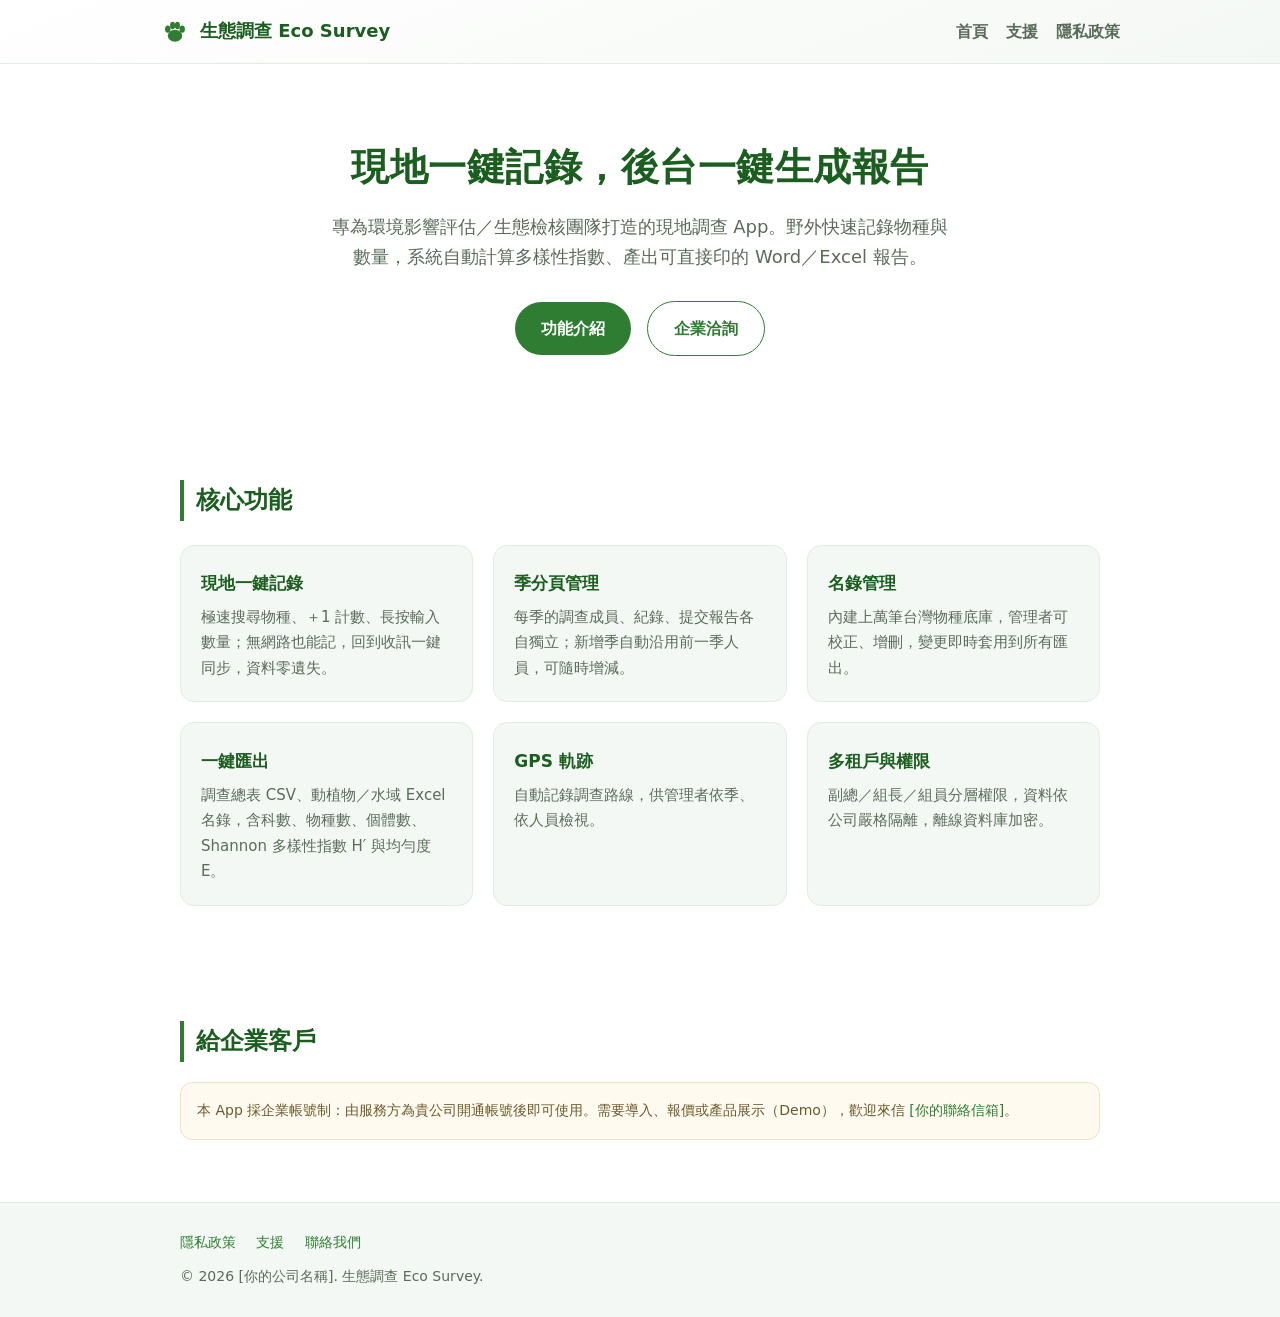
==== index.html @ 6b9100fd "site" ====
<!DOCTYPE html>
<html lang="zh-Hant">
<head>
<meta charset="UTF-8">
<meta name="viewport" content="width=device-width, initial-scale=1.0">
<title>生態調查 Eco Survey — 現地一鍵記錄，後台一鍵生成報告</title>
<meta name="description" content="專為環評／生態檢核團隊打造的現地調查 App：野外一鍵記錄物種、後台一鍵產出 Word/Excel 報告與多樣性指數。">
<style>
  :root{ --g:#2E7D32; --g2:#1B5E20; --ink:#1c2b1c; --mut:#5a6b5a; --bg:#f4f8f4; }
  *{box-sizing:border-box} body{margin:0;font-family:-apple-system,"PingFang TC","Microsoft JhengHei",system-ui,sans-serif;color:var(--ink);line-height:1.7;background:#fff}
  a{color:var(--g);text-decoration:none} a:hover{text-decoration:underline}
  .wrap{max-width:960px;margin:0 auto;padding:0 20px}
  header{background:linear-gradient(160deg,#fff,var(--bg));border-bottom:1px solid #e3ece3}
  .nav{display:flex;align-items:center;justify-content:space-between;padding:16px 0}
  .brand{display:flex;align-items:center;gap:10px;font-weight:800;font-size:18px;color:var(--g2)}
  .brand .paw{width:30px;height:30px}
  .nav a{margin-left:18px;color:var(--mut);font-weight:600}
  .hero{text-align:center;padding:64px 0 56px}
  .hero h1{font-size:38px;margin:.2em 0;color:var(--g2);letter-spacing:.5px}
  .hero p{font-size:18px;color:var(--mut);max-width:620px;margin:12px auto 28px}
  .btn{display:inline-block;background:var(--g);color:#fff;padding:13px 26px;border-radius:999px;font-weight:700}
  .btn.ghost{background:#fff;color:var(--g);border:1.5px solid var(--g);margin-left:10px}
  section{padding:48px 0}
  h2{color:var(--g2);font-size:24px;border-left:4px solid var(--g);padding-left:12px}
  .grid{display:grid;grid-template-columns:repeat(auto-fit,minmax(240px,1fr));gap:20px;margin-top:24px}
  .card{background:var(--bg);border:1px solid #e3ece3;border-radius:14px;padding:20px}
  .card h3{margin:.2em 0 .4em;color:var(--g2);font-size:17px}
  .card p{margin:0;color:var(--mut);font-size:15px}
  footer{background:var(--bg);border-top:1px solid #e3ece3;padding:28px 0;color:var(--mut);font-size:14px}
  footer a{margin-right:16px}
  .note{background:#fffaf0;border:1px solid #f0e2c0;border-radius:12px;padding:16px;color:#6b5a2b;font-size:14px}
</style>
</head>
<body>
<header>
  <div class="wrap nav">
    <div class="brand">
      <svg class="paw" viewBox="0 0 100 100" aria-hidden="true"><g fill="#2E7D32">
        <ellipse cx="50" cy="66" rx="24" ry="20"/>
        <ellipse cx="26" cy="44" rx="9" ry="12"/>
        <ellipse cx="42" cy="32" rx="8.5" ry="12.5"/>
        <ellipse cx="58" cy="32" rx="8.5" ry="12.5"/>
        <ellipse cx="74" cy="44" rx="9" ry="12"/>
      </g></svg>
      生態調查 Eco Survey
    </div>
    <nav><a href="index.html">首頁</a><a href="support.html">支援</a><a href="privacy.html">隱私政策</a></nav>
  </div>
</header>

<div class="wrap">
  <div class="hero">
    <h1>現地一鍵記錄，後台一鍵生成報告</h1>
    <p>專為環境影響評估／生態檢核團隊打造的現地調查 App。野外快速記錄物種與數量，系統自動計算多樣性指數、產出可直接印的 Word／Excel 報告。</p>
    <a class="btn" href="#features">功能介紹</a>
    <a class="btn ghost" href="mailto:[你的聯絡信箱]">企業洽詢</a>
  </div>

  <section id="features">
    <h2>核心功能</h2>
    <div class="grid">
      <div class="card"><h3>現地一鍵記錄</h3><p>極速搜尋物種、＋1 計數、長按輸入數量；無網路也能記，回到收訊一鍵同步，資料零遺失。</p></div>
      <div class="card"><h3>季分頁管理</h3><p>每季的調查成員、紀錄、提交報告各自獨立；新增季自動沿用前一季人員，可隨時增減。</p></div>
      <div class="card"><h3>名錄管理</h3><p>內建上萬筆台灣物種底庫，管理者可校正、增刪，變更即時套用到所有匯出。</p></div>
      <div class="card"><h3>一鍵匯出</h3><p>調查總表 CSV、動植物／水域 Excel 名錄，含科數、物種數、個體數、Shannon 多樣性指數 H′ 與均勻度 E。</p></div>
      <div class="card"><h3>GPS 軌跡</h3><p>自動記錄調查路線，供管理者依季、依人員檢視。</p></div>
      <div class="card"><h3>多租戶與權限</h3><p>副總／組長／組員分層權限，資料依公司嚴格隔離，離線資料庫加密。</p></div>
    </div>
  </section>

  <section>
    <h2>給企業客戶</h2>
    <p class="note">本 App 採企業帳號制：由服務方為貴公司開通帳號後即可使用。需要導入、報價或產品展示（Demo），歡迎來信 <a href="mailto:[你的聯絡信箱]">[你的聯絡信箱]</a>。</p>
  </section>
</div>

<footer>
  <div class="wrap">
    <a href="privacy.html">隱私政策</a>
    <a href="support.html">支援</a>
    <a href="mailto:[你的聯絡信箱]">聯絡我們</a>
    <div style="margin-top:10px">© 2026 [你的公司名稱]. 生態調查 Eco Survey.</div>
  </div>
</footer>
</body>
</html>
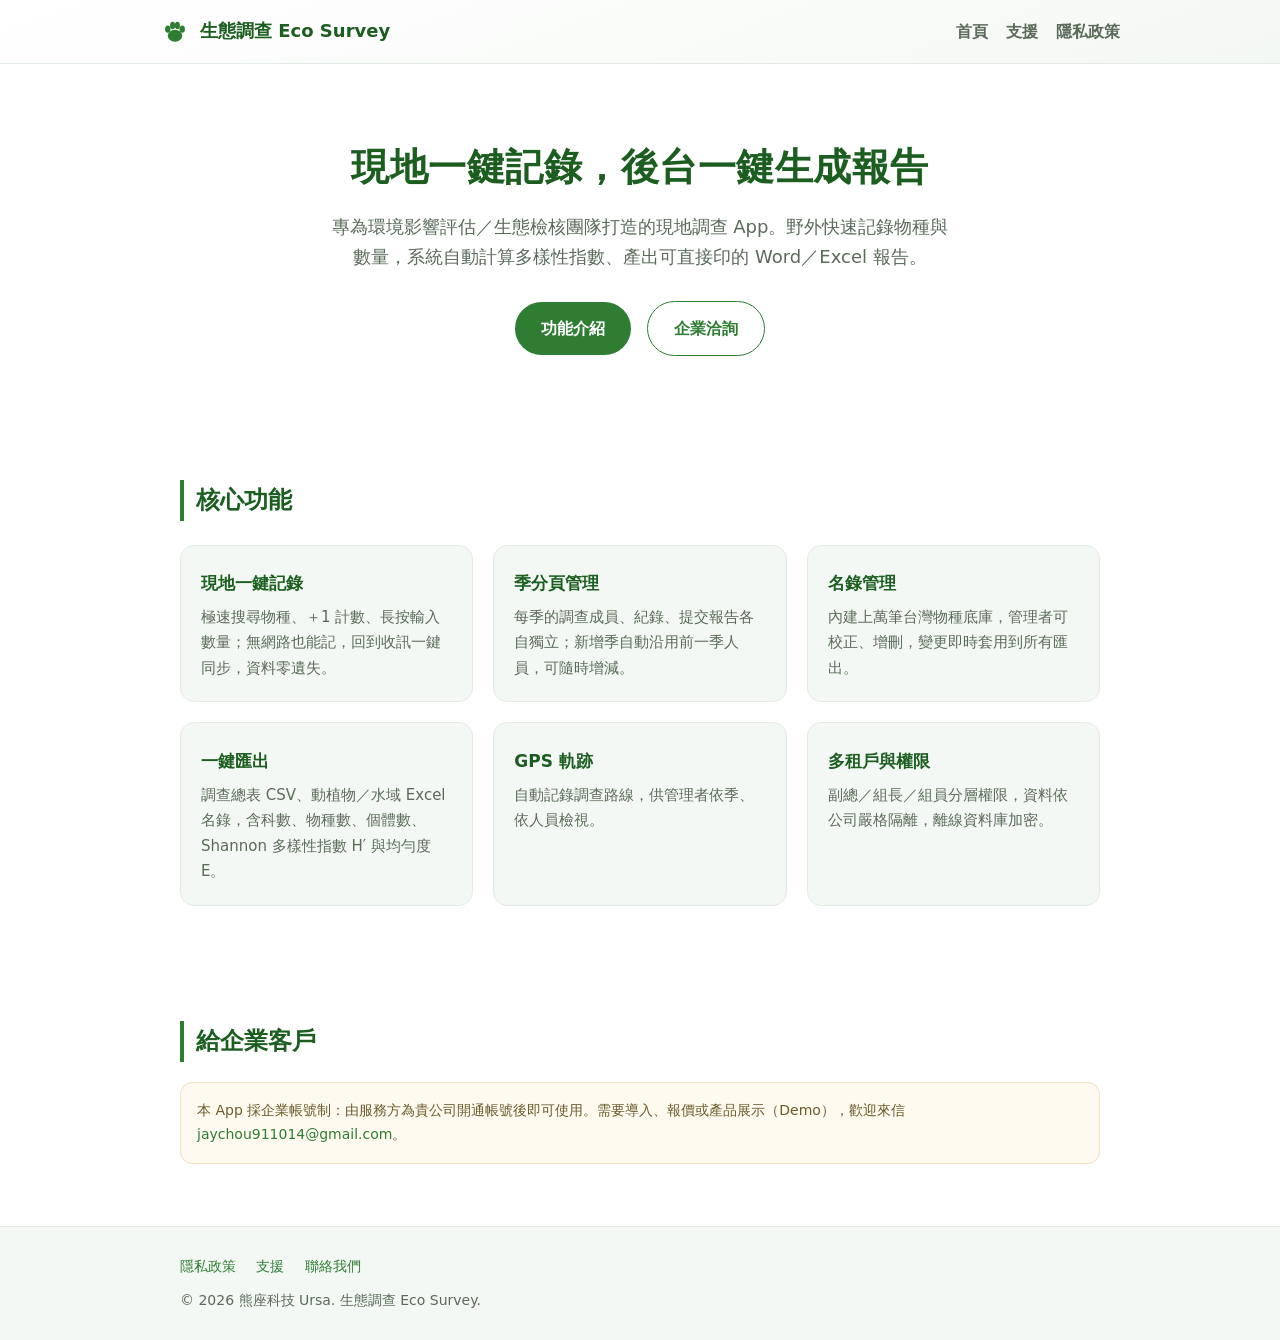
==== commit 80a51a51: "fill company name (熊座科技 Ursa) + contact email" ====
--- a/index.html
+++ b/index.html
@@ -53,7 +53,7 @@
     <h1>現地一鍵記錄，後台一鍵生成報告</h1>
     <p>專為環境影響評估／生態檢核團隊打造的現地調查 App。野外快速記錄物種與數量，系統自動計算多樣性指數、產出可直接印的 Word／Excel 報告。</p>
     <a class="btn" href="#features">功能介紹</a>
-    <a class="btn ghost" href="mailto:[你的聯絡信箱]">企業洽詢</a>
+    <a class="btn ghost" href="mailto:jaychou911014@gmail.com">企業洽詢</a>
   </div>
 
   <section id="features">
@@ -70,7 +70,7 @@
 
   <section>
     <h2>給企業客戶</h2>
-    <p class="note">本 App 採企業帳號制：由服務方為貴公司開通帳號後即可使用。需要導入、報價或產品展示（Demo），歡迎來信 <a href="mailto:[你的聯絡信箱]">[你的聯絡信箱]</a>。</p>
+    <p class="note">本 App 採企業帳號制：由服務方為貴公司開通帳號後即可使用。需要導入、報價或產品展示（Demo），歡迎來信 <a href="mailto:jaychou911014@gmail.com">jaychou911014@gmail.com</a>。</p>
   </section>
 </div>
 
@@ -78,8 +78,8 @@
   <div class="wrap">
     <a href="privacy.html">隱私政策</a>
     <a href="support.html">支援</a>
-    <a href="mailto:[你的聯絡信箱]">聯絡我們</a>
-    <div style="margin-top:10px">© 2026 [你的公司名稱]. 生態調查 Eco Survey.</div>
+    <a href="mailto:jaychou911014@gmail.com">聯絡我們</a>
+    <div style="margin-top:10px">© 2026 熊座科技 Ursa. 生態調查 Eco Survey.</div>
   </div>
 </footer>
 </body>
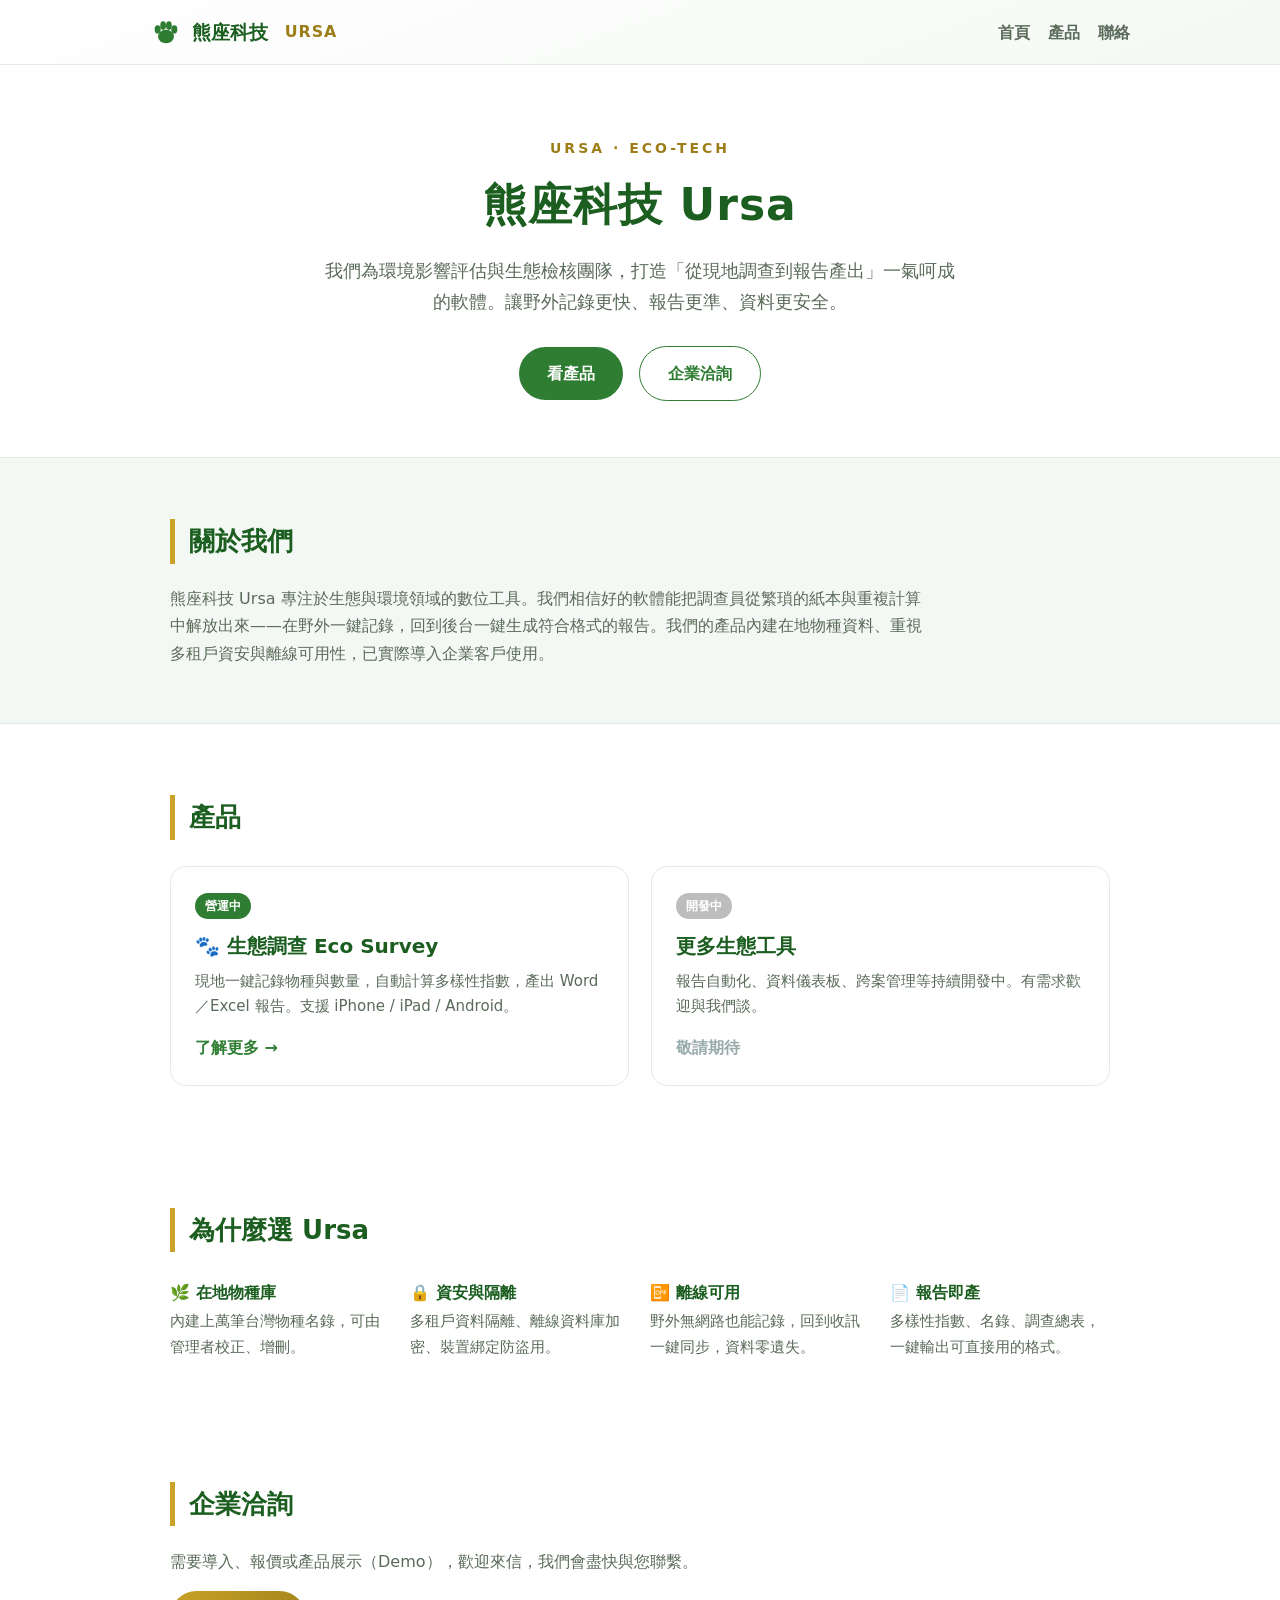
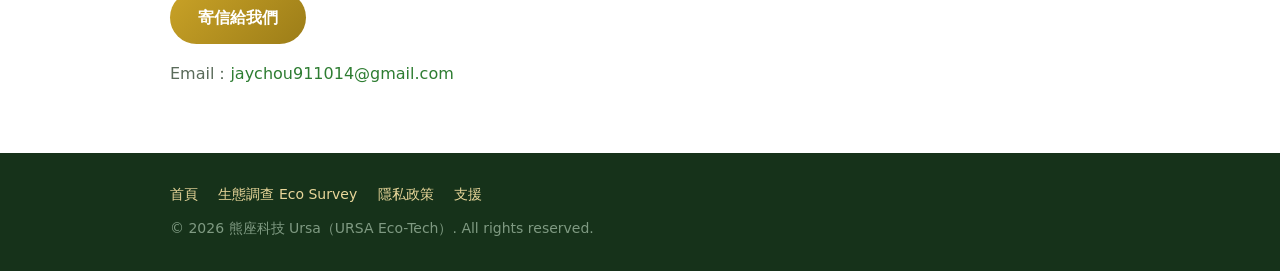
==== commit 623aa0dc: "site: Ursa company landing + Eco Survey product page hierarchy" ====
--- a/index.html
+++ b/index.html
@@ -3,32 +3,42 @@
 <head>
 <meta charset="UTF-8">
 <meta name="viewport" content="width=device-width, initial-scale=1.0">
-<title>生態調查 Eco Survey — 現地一鍵記錄，後台一鍵生成報告</title>
-<meta name="description" content="專為環評／生態檢核團隊打造的現地調查 App：野外一鍵記錄物種、後台一鍵產出 Word/Excel 報告與多樣性指數。">
+<title>熊座科技 Ursa — 生態調查與報告軟體</title>
+<meta name="description" content="熊座科技 Ursa：為環境影響評估／生態檢核團隊打造現地調查到報告產出的一站式軟體。">
 <style>
-  :root{ --g:#2E7D32; --g2:#1B5E20; --ink:#1c2b1c; --mut:#5a6b5a; --bg:#f4f8f4; }
+  :root{ --g:#2E7D32; --g2:#1B5E20; --gold:#C9A227; --gold2:#9c7d18; --ink:#1c2b1c; --mut:#5a6b5a; --bg:#f4f8f4; }
   *{box-sizing:border-box} body{margin:0;font-family:-apple-system,"PingFang TC","Microsoft JhengHei",system-ui,sans-serif;color:var(--ink);line-height:1.7;background:#fff}
   a{color:var(--g);text-decoration:none} a:hover{text-decoration:underline}
-  .wrap{max-width:960px;margin:0 auto;padding:0 20px}
+  .wrap{max-width:980px;margin:0 auto;padding:0 20px}
   header{background:linear-gradient(160deg,#fff,var(--bg));border-bottom:1px solid #e3ece3}
   .nav{display:flex;align-items:center;justify-content:space-between;padding:16px 0}
-  .brand{display:flex;align-items:center;gap:10px;font-weight:800;font-size:18px;color:var(--g2)}
-  .brand .paw{width:30px;height:30px}
-  .nav a{margin-left:18px;color:var(--mut);font-weight:600}
-  .hero{text-align:center;padding:64px 0 56px}
-  .hero h1{font-size:38px;margin:.2em 0;color:var(--g2);letter-spacing:.5px}
-  .hero p{font-size:18px;color:var(--mut);max-width:620px;margin:12px auto 28px}
-  .btn{display:inline-block;background:var(--g);color:#fff;padding:13px 26px;border-radius:999px;font-weight:700}
+  .brand{display:flex;align-items:center;gap:10px;font-weight:800;font-size:19px;color:var(--g2)}
+  .brand .paw{width:32px;height:32px}
+  .brand small{color:var(--gold2);font-weight:700;letter-spacing:1px}
+  .nav nav a{margin-left:18px;color:var(--mut);font-weight:600}
+  .hero{text-align:center;padding:72px 0 56px}
+  .hero .eyebrow{color:var(--gold2);font-weight:800;letter-spacing:3px;font-size:14px}
+  .hero h1{font-size:44px;margin:.15em 0;color:var(--g2);letter-spacing:1px}
+  .hero p{font-size:18px;color:var(--mut);max-width:640px;margin:14px auto 28px}
+  .btn{display:inline-block;background:var(--g);color:#fff;padding:13px 28px;border-radius:999px;font-weight:700}
+  .btn.gold{background:linear-gradient(135deg,var(--gold),var(--gold2));color:#fff}
   .btn.ghost{background:#fff;color:var(--g);border:1.5px solid var(--g);margin-left:10px}
-  section{padding:48px 0}
-  h2{color:var(--g2);font-size:24px;border-left:4px solid var(--g);padding-left:12px}
-  .grid{display:grid;grid-template-columns:repeat(auto-fit,minmax(240px,1fr));gap:20px;margin-top:24px}
-  .card{background:var(--bg);border:1px solid #e3ece3;border-radius:14px;padding:20px}
-  .card h3{margin:.2em 0 .4em;color:var(--g2);font-size:17px}
-  .card p{margin:0;color:var(--mut);font-size:15px}
-  footer{background:var(--bg);border-top:1px solid #e3ece3;padding:28px 0;color:var(--mut);font-size:14px}
-  footer a{margin-right:16px}
-  .note{background:#fffaf0;border:1px solid #f0e2c0;border-radius:12px;padding:16px;color:#6b5a2b;font-size:14px}
+  section{padding:50px 0}
+  .band{background:var(--bg);border-top:1px solid #e3ece3;border-bottom:1px solid #e3ece3}
+  h2{color:var(--g2);font-size:26px;border-left:5px solid var(--gold);padding-left:14px}
+  .lead{color:var(--mut);max-width:760px}
+  .grid{display:grid;grid-template-columns:repeat(auto-fit,minmax(260px,1fr));gap:22px;margin-top:26px}
+  .prod{display:block;background:#fff;border:1px solid #e3ece3;border-radius:16px;padding:24px;transition:.15s;text-decoration:none;color:inherit}
+  .prod:hover{box-shadow:0 8px 26px rgba(27,94,32,.12);transform:translateY(-2px);text-decoration:none}
+  .prod .tag{display:inline-block;font-size:12px;font-weight:700;color:#fff;background:var(--g);border-radius:999px;padding:3px 10px}
+  .prod .tag.soon{background:#bdbdbd}
+  .prod h3{margin:.5em 0 .3em;color:var(--g2);font-size:20px}
+  .prod p{margin:0;color:var(--mut);font-size:15px}
+  .prod .go{margin-top:14px;color:var(--g);font-weight:700}
+  .vals{display:grid;grid-template-columns:repeat(auto-fit,minmax(220px,1fr));gap:20px;margin-top:24px}
+  .val h4{margin:.2em 0;color:var(--g2)} .val p{margin:0;color:var(--mut);font-size:15px}
+  footer{background:#16321a;color:#cfe0cf;padding:30px 0;font-size:14px}
+  footer a{color:#e9d79a;margin-right:16px} footer .muted{color:#7f9a82;margin-top:10px}
 </style>
 </head>
 <body>
@@ -36,50 +46,77 @@
   <div class="wrap nav">
     <div class="brand">
       <svg class="paw" viewBox="0 0 100 100" aria-hidden="true"><g fill="#2E7D32">
-        <ellipse cx="50" cy="66" rx="24" ry="20"/>
-        <ellipse cx="26" cy="44" rx="9" ry="12"/>
-        <ellipse cx="42" cy="32" rx="8.5" ry="12.5"/>
-        <ellipse cx="58" cy="32" rx="8.5" ry="12.5"/>
-        <ellipse cx="74" cy="44" rx="9" ry="12"/>
+        <ellipse cx="50" cy="64" rx="25" ry="21"/>
+        <ellipse cx="24" cy="42" rx="9.5" ry="13"/>
+        <ellipse cx="41" cy="30" rx="9" ry="13.5"/>
+        <ellipse cx="59" cy="30" rx="9" ry="13.5"/>
+        <ellipse cx="76" cy="42" rx="9.5" ry="13"/>
       </g></svg>
-      生態調查 Eco Survey
+      熊座科技&nbsp;<small>URSA</small>
     </div>
-    <nav><a href="index.html">首頁</a><a href="support.html">支援</a><a href="privacy.html">隱私政策</a></nav>
+    <nav><a href="index.html">首頁</a><a href="#products">產品</a><a href="#contact">聯絡</a></nav>
   </div>
 </header>
 
 <div class="wrap">
   <div class="hero">
-    <h1>現地一鍵記錄，後台一鍵生成報告</h1>
-    <p>專為環境影響評估／生態檢核團隊打造的現地調查 App。野外快速記錄物種與數量，系統自動計算多樣性指數、產出可直接印的 Word／Excel 報告。</p>
-    <a class="btn" href="#features">功能介紹</a>
-    <a class="btn ghost" href="mailto:jaychou911014@gmail.com">企業洽詢</a>
+    <div class="eyebrow">URSA · ECO-TECH</div>
+    <h1>熊座科技 Ursa</h1>
+    <p>我們為環境影響評估與生態檢核團隊，打造「從現地調查到報告產出」一氣呵成的軟體。讓野外記錄更快、報告更準、資料更安全。</p>
+    <a class="btn" href="#products">看產品</a>
+    <a class="btn ghost" href="#contact">企業洽詢</a>
   </div>
+</div>
 
-  <section id="features">
-    <h2>核心功能</h2>
+<div class="band"><div class="wrap"><section style="padding:40px 0">
+  <h2>關於我們</h2>
+  <p class="lead">熊座科技 Ursa 專注於生態與環境領域的數位工具。我們相信好的軟體能把調查員從繁瑣的紙本與重複計算中解放出來——在野外一鍵記錄，回到後台一鍵生成符合格式的報告。我們的產品內建在地物種資料、重視多租戶資安與離線可用性，已實際導入企業客戶使用。</p>
+</section></div></div>
+
+<div class="wrap">
+  <section id="products">
+    <h2>產品</h2>
     <div class="grid">
-      <div class="card"><h3>現地一鍵記錄</h3><p>極速搜尋物種、＋1 計數、長按輸入數量；無網路也能記，回到收訊一鍵同步，資料零遺失。</p></div>
-      <div class="card"><h3>季分頁管理</h3><p>每季的調查成員、紀錄、提交報告各自獨立；新增季自動沿用前一季人員，可隨時增減。</p></div>
-      <div class="card"><h3>名錄管理</h3><p>內建上萬筆台灣物種底庫，管理者可校正、增刪，變更即時套用到所有匯出。</p></div>
-      <div class="card"><h3>一鍵匯出</h3><p>調查總表 CSV、動植物／水域 Excel 名錄，含科數、物種數、個體數、Shannon 多樣性指數 H′ 與均勻度 E。</p></div>
-      <div class="card"><h3>GPS 軌跡</h3><p>自動記錄調查路線，供管理者依季、依人員檢視。</p></div>
-      <div class="card"><h3>多租戶與權限</h3><p>副總／組長／組員分層權限，資料依公司嚴格隔離，離線資料庫加密。</p></div>
+      <a class="prod" href="eco-survey.html">
+        <span class="tag">營運中</span>
+        <h3>🐾 生態調查 Eco Survey</h3>
+        <p>現地一鍵記錄物種與數量，自動計算多樣性指數，產出 Word／Excel 報告。支援 iPhone / iPad / Android。</p>
+        <div class="go">了解更多 →</div>
+      </a>
+      <div class="prod" style="cursor:default">
+        <span class="tag soon">開發中</span>
+        <h3>更多生態工具</h3>
+        <p>報告自動化、資料儀表板、跨案管理等持續開發中。有需求歡迎與我們談。</p>
+        <div class="go" style="color:#9aa">敬請期待</div>
+      </div>
     </div>
   </section>
 
   <section>
-    <h2>給企業客戶</h2>
-    <p class="note">本 App 採企業帳號制：由服務方為貴公司開通帳號後即可使用。需要導入、報價或產品展示（Demo），歡迎來信 <a href="mailto:jaychou911014@gmail.com">jaychou911014@gmail.com</a>。</p>
+    <h2>為什麼選 Ursa</h2>
+    <div class="vals">
+      <div class="val"><h4>🌿 在地物種庫</h4><p>內建上萬筆台灣物種名錄，可由管理者校正、增刪。</p></div>
+      <div class="val"><h4>🔒 資安與隔離</h4><p>多租戶資料隔離、離線資料庫加密、裝置綁定防盜用。</p></div>
+      <div class="val"><h4>📴 離線可用</h4><p>野外無網路也能記錄，回到收訊一鍵同步，資料零遺失。</p></div>
+      <div class="val"><h4>📄 報告即產</h4><p>多樣性指數、名錄、調查總表，一鍵輸出可直接用的格式。</p></div>
+    </div>
+  </section>
+
+  <section id="contact">
+    <h2>企業洽詢</h2>
+    <p class="lead">需要導入、報價或產品展示（Demo），歡迎來信，我們會盡快與您聯繫。</p>
+    <p style="margin-top:16px"><a class="btn gold" href="mailto:jaychou911014@gmail.com">寄信給我們</a></p>
+    <p style="color:var(--mut);margin-top:10px">Email：<a href="mailto:jaychou911014@gmail.com">jaychou911014@gmail.com</a></p>
   </section>
 </div>
 
 <footer>
   <div class="wrap">
+    <a href="index.html">首頁</a>
+    <a href="eco-survey.html">生態調查 Eco Survey</a>
     <a href="privacy.html">隱私政策</a>
     <a href="support.html">支援</a>
-    <a href="mailto:jaychou911014@gmail.com">聯絡我們</a>
-    <div style="margin-top:10px">© 2026 熊座科技 Ursa. 生態調查 Eco Survey.</div>
+    <div class="muted">© 2026 熊座科技 Ursa（URSA Eco-Tech）. All rights reserved.</div>
   </div>
 </footer>
 </body>
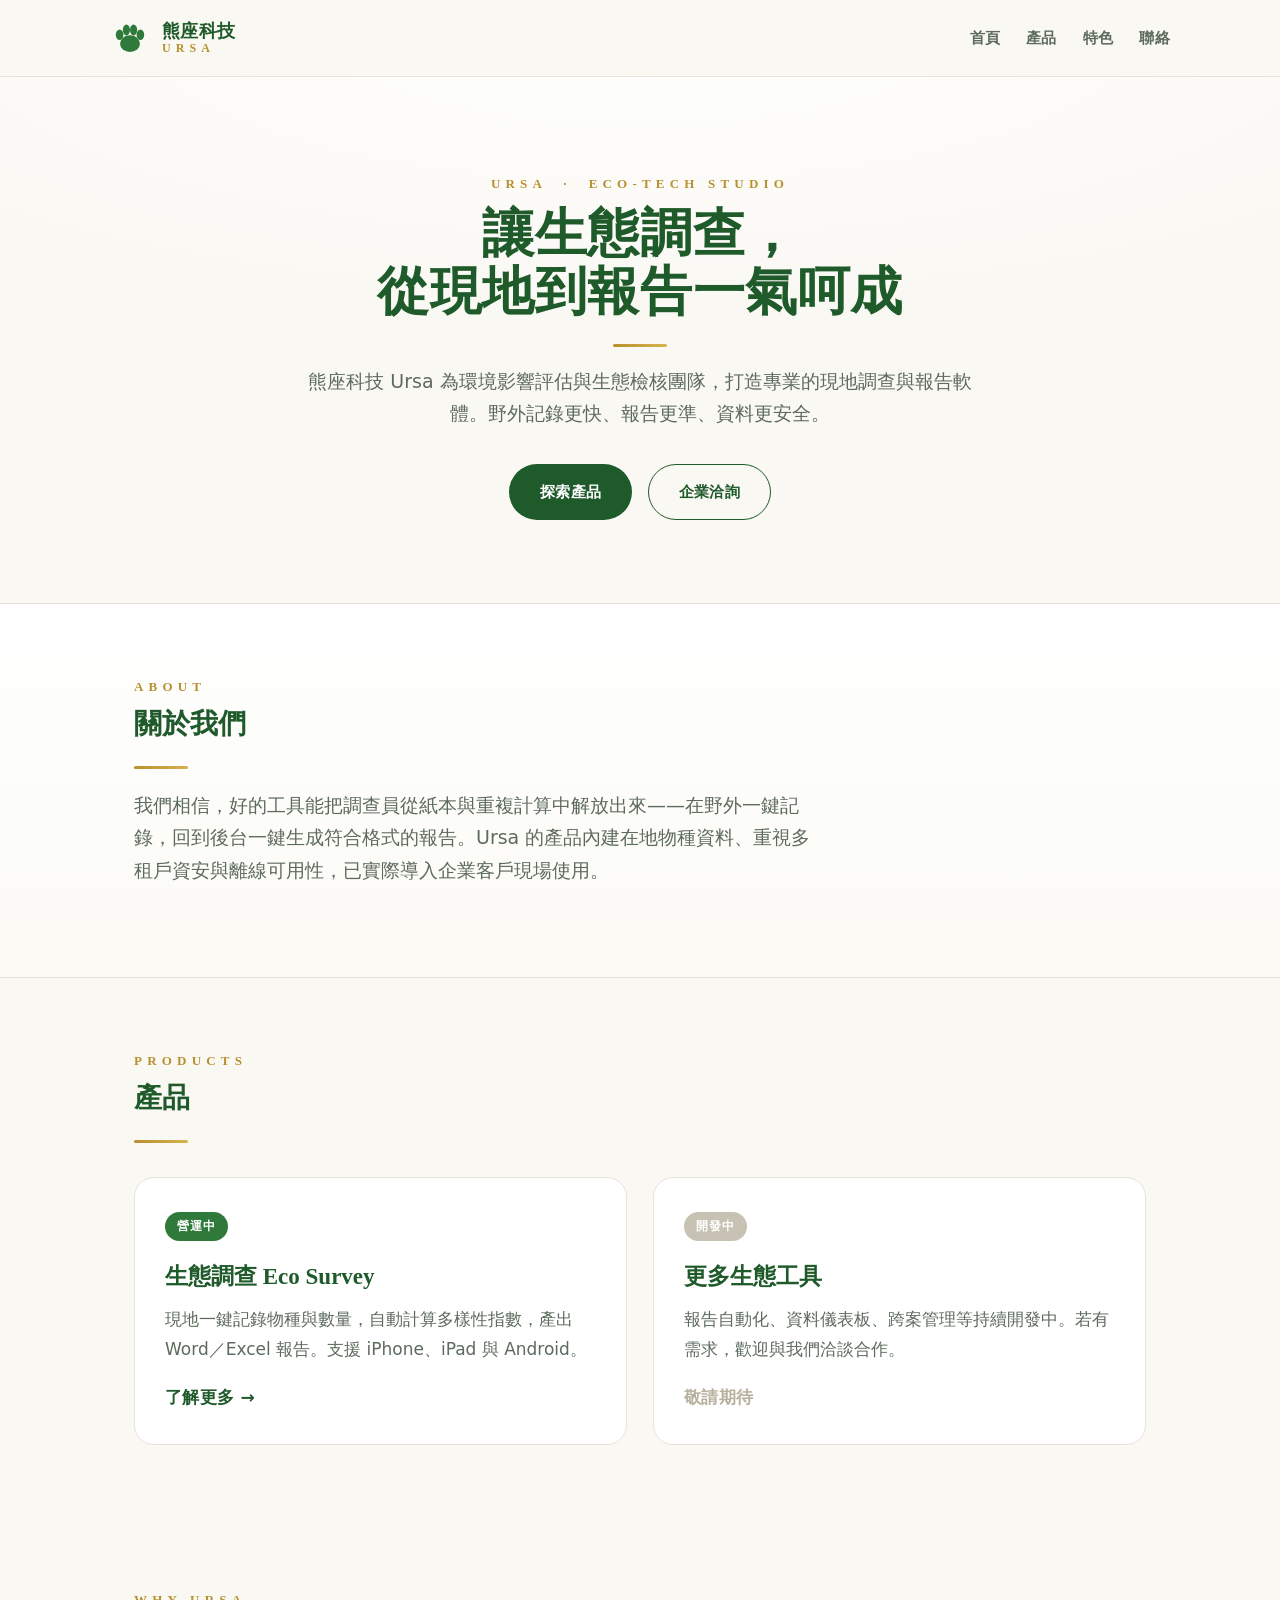
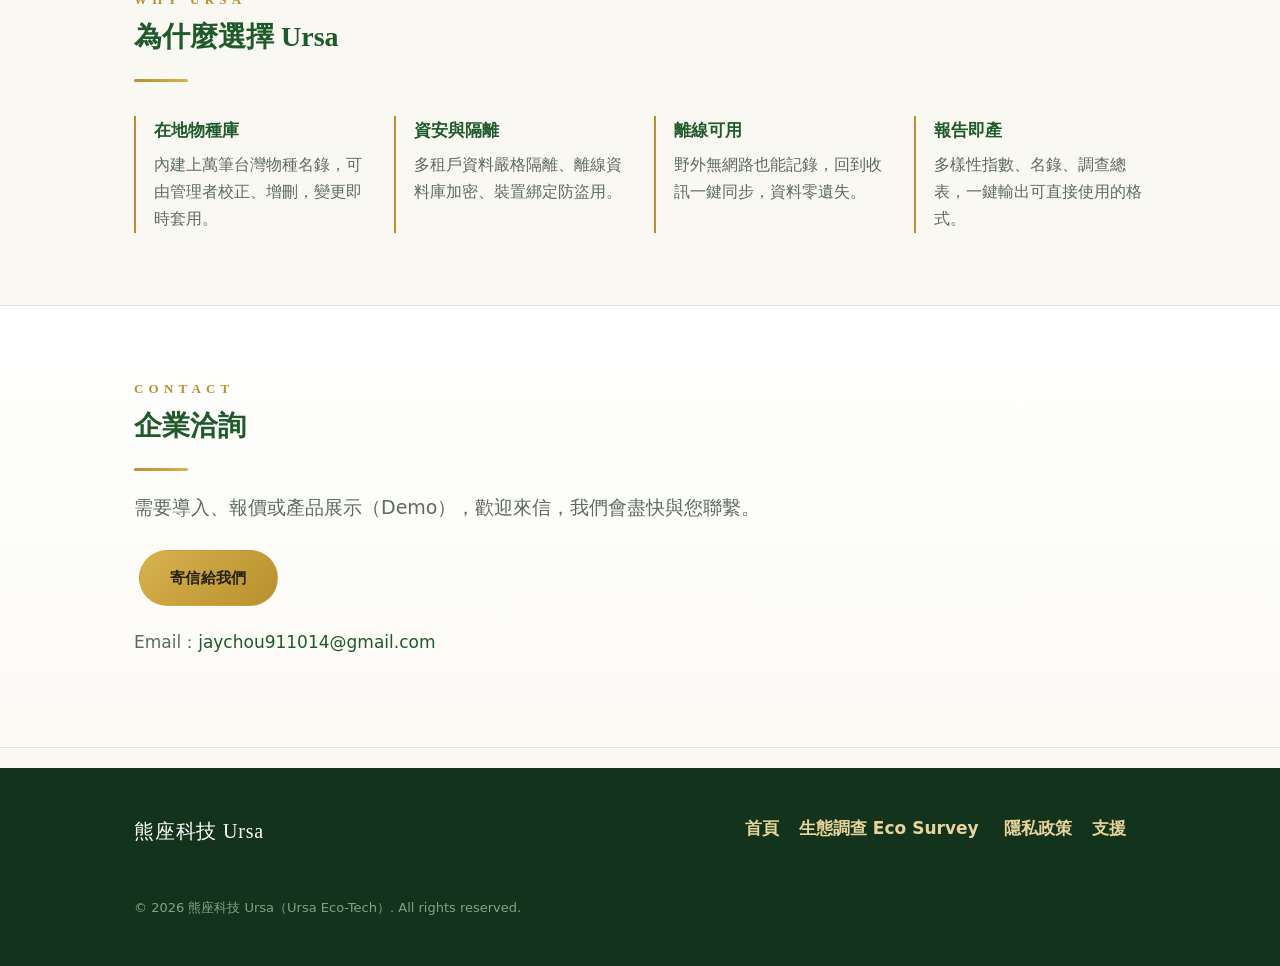
==== commit 25d3048d: "site: 重新設計（綠金襯線質感、移除 emoji、共用 style.css）" ====
--- a/index.html
+++ b/index.html
@@ -4,119 +4,88 @@
 <meta charset="UTF-8">
 <meta name="viewport" content="width=device-width, initial-scale=1.0">
 <title>熊座科技 Ursa — 生態調查與報告軟體</title>
-<meta name="description" content="熊座科技 Ursa：為環境影響評估／生態檢核團隊打造現地調查到報告產出的一站式軟體。">
-<style>
-  :root{ --g:#2E7D32; --g2:#1B5E20; --gold:#C9A227; --gold2:#9c7d18; --ink:#1c2b1c; --mut:#5a6b5a; --bg:#f4f8f4; }
-  *{box-sizing:border-box} body{margin:0;font-family:-apple-system,"PingFang TC","Microsoft JhengHei",system-ui,sans-serif;color:var(--ink);line-height:1.7;background:#fff}
-  a{color:var(--g);text-decoration:none} a:hover{text-decoration:underline}
-  .wrap{max-width:980px;margin:0 auto;padding:0 20px}
-  header{background:linear-gradient(160deg,#fff,var(--bg));border-bottom:1px solid #e3ece3}
-  .nav{display:flex;align-items:center;justify-content:space-between;padding:16px 0}
-  .brand{display:flex;align-items:center;gap:10px;font-weight:800;font-size:19px;color:var(--g2)}
-  .brand .paw{width:32px;height:32px}
-  .brand small{color:var(--gold2);font-weight:700;letter-spacing:1px}
-  .nav nav a{margin-left:18px;color:var(--mut);font-weight:600}
-  .hero{text-align:center;padding:72px 0 56px}
-  .hero .eyebrow{color:var(--gold2);font-weight:800;letter-spacing:3px;font-size:14px}
-  .hero h1{font-size:44px;margin:.15em 0;color:var(--g2);letter-spacing:1px}
-  .hero p{font-size:18px;color:var(--mut);max-width:640px;margin:14px auto 28px}
-  .btn{display:inline-block;background:var(--g);color:#fff;padding:13px 28px;border-radius:999px;font-weight:700}
-  .btn.gold{background:linear-gradient(135deg,var(--gold),var(--gold2));color:#fff}
-  .btn.ghost{background:#fff;color:var(--g);border:1.5px solid var(--g);margin-left:10px}
-  section{padding:50px 0}
-  .band{background:var(--bg);border-top:1px solid #e3ece3;border-bottom:1px solid #e3ece3}
-  h2{color:var(--g2);font-size:26px;border-left:5px solid var(--gold);padding-left:14px}
-  .lead{color:var(--mut);max-width:760px}
-  .grid{display:grid;grid-template-columns:repeat(auto-fit,minmax(260px,1fr));gap:22px;margin-top:26px}
-  .prod{display:block;background:#fff;border:1px solid #e3ece3;border-radius:16px;padding:24px;transition:.15s;text-decoration:none;color:inherit}
-  .prod:hover{box-shadow:0 8px 26px rgba(27,94,32,.12);transform:translateY(-2px);text-decoration:none}
-  .prod .tag{display:inline-block;font-size:12px;font-weight:700;color:#fff;background:var(--g);border-radius:999px;padding:3px 10px}
-  .prod .tag.soon{background:#bdbdbd}
-  .prod h3{margin:.5em 0 .3em;color:var(--g2);font-size:20px}
-  .prod p{margin:0;color:var(--mut);font-size:15px}
-  .prod .go{margin-top:14px;color:var(--g);font-weight:700}
-  .vals{display:grid;grid-template-columns:repeat(auto-fit,minmax(220px,1fr));gap:20px;margin-top:24px}
-  .val h4{margin:.2em 0;color:var(--g2)} .val p{margin:0;color:var(--mut);font-size:15px}
-  footer{background:#16321a;color:#cfe0cf;padding:30px 0;font-size:14px}
-  footer a{color:#e9d79a;margin-right:16px} footer .muted{color:#7f9a82;margin-top:10px}
-</style>
+<meta name="description" content="熊座科技 Ursa：為環境影響評估與生態檢核團隊，打造從現地調查到報告產出的一站式軟體。">
+<link rel="stylesheet" href="style.css">
 </head>
 <body>
-<header>
-  <div class="wrap nav">
-    <div class="brand">
-      <svg class="paw" viewBox="0 0 100 100" aria-hidden="true"><g fill="#2E7D32">
-        <ellipse cx="50" cy="64" rx="25" ry="21"/>
-        <ellipse cx="24" cy="42" rx="9.5" ry="13"/>
-        <ellipse cx="41" cy="30" rx="9" ry="13.5"/>
-        <ellipse cx="59" cy="30" rx="9" ry="13.5"/>
-        <ellipse cx="76" cy="42" rx="9.5" ry="13"/>
-      </g></svg>
-      熊座科技&nbsp;<small>URSA</small>
-    </div>
-    <nav><a href="index.html">首頁</a><a href="#products">產品</a><a href="#contact">聯絡</a></nav>
+<header class="site-head">
+  <div class="container head-row">
+    <a class="brand" href="index.html">
+      <svg class="mark" viewBox="0 0 100 100" aria-hidden="true"><g fill="#2f7a3a">
+        <ellipse cx="50" cy="64" rx="25" ry="21"/><ellipse cx="24" cy="42" rx="9.5" ry="13"/>
+        <ellipse cx="41" cy="30" rx="9" ry="13.5"/><ellipse cx="59" cy="30" rx="9" ry="13.5"/>
+        <ellipse cx="76" cy="42" rx="9.5" ry="13"/></g></svg>
+      <span class="name"><b>熊座科技</b><span>URSA</span></span>
+    </a>
+    <nav class="site-nav"><a href="index.html">首頁</a><a href="#products">產品</a><a href="#why">特色</a><a href="#contact">聯絡</a></nav>
   </div>
 </header>
 
-<div class="wrap">
-  <div class="hero">
-    <div class="eyebrow">URSA · ECO-TECH</div>
-    <h1>熊座科技 Ursa</h1>
-    <p>我們為環境影響評估與生態檢核團隊，打造「從現地調查到報告產出」一氣呵成的軟體。讓野外記錄更快、報告更準、資料更安全。</p>
-    <a class="btn" href="#products">看產品</a>
-    <a class="btn ghost" href="#contact">企業洽詢</a>
+<section class="hero">
+  <div class="container">
+    <div class="eyebrow">Ursa &nbsp;·&nbsp; Eco-Tech Studio</div>
+    <h1>讓生態調查，<br>從現地到報告一氣呵成</h1>
+    <div class="rule"></div>
+    <p class="lead">熊座科技 Ursa 為環境影響評估與生態檢核團隊，打造專業的現地調查與報告軟體。野外記錄更快、報告更準、資料更安全。</p>
+    <a class="btn btn-primary" href="#products">探索產品</a>
+    <a class="btn btn-outline" href="#contact">企業洽詢</a>
   </div>
-</div>
+</section>
 
-<div class="band"><div class="wrap"><section style="padding:40px 0">
-  <h2>關於我們</h2>
-  <p class="lead">熊座科技 Ursa 專注於生態與環境領域的數位工具。我們相信好的軟體能把調查員從繁瑣的紙本與重複計算中解放出來——在野外一鍵記錄，回到後台一鍵生成符合格式的報告。我們的產品內建在地物種資料、重視多租戶資安與離線可用性，已實際導入企業客戶使用。</p>
+<div class="band"><div class="container"><section>
+  <div class="eyebrow">About</div>
+  <h2>關於我們</h2><div class="rule"></div>
+  <p class="lead" style="margin-top:20px">我們相信，好的工具能把調查員從紙本與重複計算中解放出來——在野外一鍵記錄，回到後台一鍵生成符合格式的報告。Ursa 的產品內建在地物種資料、重視多租戶資安與離線可用性，已實際導入企業客戶現場使用。</p>
 </section></div></div>
 
-<div class="wrap">
+<div class="container">
   <section id="products">
-    <h2>產品</h2>
+    <div class="eyebrow">Products</div>
+    <h2>產品</h2><div class="rule"></div>
     <div class="grid">
-      <a class="prod" href="eco-survey.html">
+      <a class="product" href="eco-survey.html">
         <span class="tag">營運中</span>
-        <h3>🐾 生態調查 Eco Survey</h3>
-        <p>現地一鍵記錄物種與數量，自動計算多樣性指數，產出 Word／Excel 報告。支援 iPhone / iPad / Android。</p>
-        <div class="go">了解更多 →</div>
+        <h3>生態調查 Eco Survey</h3>
+        <p>現地一鍵記錄物種與數量，自動計算多樣性指數，產出 Word／Excel 報告。支援 iPhone、iPad 與 Android。</p>
+        <div class="go">了解更多 &rarr;</div>
       </a>
-      <div class="prod" style="cursor:default">
+      <div class="product" style="cursor:default">
         <span class="tag soon">開發中</span>
         <h3>更多生態工具</h3>
-        <p>報告自動化、資料儀表板、跨案管理等持續開發中。有需求歡迎與我們談。</p>
-        <div class="go" style="color:#9aa">敬請期待</div>
+        <p>報告自動化、資料儀表板、跨案管理等持續開發中。若有需求，歡迎與我們洽談合作。</p>
+        <div class="go" style="color:#b6b09c">敬請期待</div>
       </div>
     </div>
   </section>
 
-  <section>
-    <h2>為什麼選 Ursa</h2>
-    <div class="vals">
-      <div class="val"><h4>🌿 在地物種庫</h4><p>內建上萬筆台灣物種名錄，可由管理者校正、增刪。</p></div>
-      <div class="val"><h4>🔒 資安與隔離</h4><p>多租戶資料隔離、離線資料庫加密、裝置綁定防盜用。</p></div>
-      <div class="val"><h4>📴 離線可用</h4><p>野外無網路也能記錄，回到收訊一鍵同步，資料零遺失。</p></div>
-      <div class="val"><h4>📄 報告即產</h4><p>多樣性指數、名錄、調查總表，一鍵輸出可直接用的格式。</p></div>
+  <section id="why">
+    <div class="eyebrow">Why Ursa</div>
+    <h2>為什麼選擇 Ursa</h2><div class="rule"></div>
+    <div class="values">
+      <div class="value"><h4>在地物種庫</h4><p>內建上萬筆台灣物種名錄，可由管理者校正、增刪，變更即時套用。</p></div>
+      <div class="value"><h4>資安與隔離</h4><p>多租戶資料嚴格隔離、離線資料庫加密、裝置綁定防盜用。</p></div>
+      <div class="value"><h4>離線可用</h4><p>野外無網路也能記錄，回到收訊一鍵同步，資料零遺失。</p></div>
+      <div class="value"><h4>報告即產</h4><p>多樣性指數、名錄、調查總表，一鍵輸出可直接使用的格式。</p></div>
     </div>
-  </section>
-
-  <section id="contact">
-    <h2>企業洽詢</h2>
-    <p class="lead">需要導入、報價或產品展示（Demo），歡迎來信，我們會盡快與您聯繫。</p>
-    <p style="margin-top:16px"><a class="btn gold" href="mailto:jaychou911014@gmail.com">寄信給我們</a></p>
-    <p style="color:var(--mut);margin-top:10px">Email：<a href="mailto:jaychou911014@gmail.com">jaychou911014@gmail.com</a></p>
   </section>
 </div>
 
-<footer>
-  <div class="wrap">
-    <a href="index.html">首頁</a>
-    <a href="eco-survey.html">生態調查 Eco Survey</a>
-    <a href="privacy.html">隱私政策</a>
-    <a href="support.html">支援</a>
-    <div class="muted">© 2026 熊座科技 Ursa（URSA Eco-Tech）. All rights reserved.</div>
+<div class="band"><div class="container"><section id="contact">
+  <div class="eyebrow">Contact</div>
+  <h2>企業洽詢</h2><div class="rule"></div>
+  <p class="lead" style="margin-top:20px">需要導入、報價或產品展示（Demo），歡迎來信，我們會盡快與您聯繫。</p>
+  <p style="margin-top:22px"><a class="btn btn-gold" href="mailto:jaychou911014@gmail.com">寄信給我們</a></p>
+  <p class="muted" style="margin-top:12px">Email：<a href="mailto:jaychou911014@gmail.com">jaychou911014@gmail.com</a></p>
+</section></div></div>
+
+<footer class="site-foot">
+  <div class="container cols">
+    <div class="fbrand">熊座科技 Ursa</div>
+    <div>
+      <a href="index.html">首頁</a><a href="eco-survey.html">生態調查 Eco Survey</a>
+      <a href="privacy.html">隱私政策</a><a href="support.html">支援</a>
+    </div>
+    <div class="fine">© 2026 熊座科技 Ursa（Ursa Eco-Tech）. All rights reserved.</div>
   </div>
 </footer>
 </body>
--- a/style.css
+++ b/style.css
@@ -0,0 +1,105 @@
+/* 熊座科技 Ursa — 共用樣式（綠金、留白、襯線標題；無 emoji，重質感） */
+:root{
+  --forest:#14331c; --green:#2f7a3a; --green-d:#1f5a2a;
+  --gold:#b8902f; --gold-l:#d8b24e;
+  --ink:#1f2a20; --mut:#5d6b5d; --paper:#faf8f3; --card:#ffffff; --line:#e7e3d8;
+  --serif:"Iowan Old Style","Apple Garamond",Georgia,"Songti TC","Noto Serif TC",serif;
+  --sans:-apple-system,BlinkMacSystemFont,"PingFang TC","Noto Sans TC","Microsoft JhengHei",system-ui,sans-serif;
+}
+*{box-sizing:border-box}
+html{scroll-behavior:smooth}
+body{margin:0;background:var(--paper);color:var(--ink);font-family:var(--sans);
+  font-size:17px;line-height:1.75;-webkit-font-smoothing:antialiased}
+a{color:var(--green-d);text-decoration:none}
+a:hover{color:var(--gold)}
+.container{max-width:1060px;margin:0 auto;padding:0 24px}
+
+/* ── 頁首 ── */
+.site-head{position:sticky;top:0;z-index:20;background:rgba(250,248,243,.86);
+  backdrop-filter:saturate(140%) blur(10px);border-bottom:1px solid var(--line)}
+.head-row{display:flex;align-items:center;justify-content:space-between;padding:18px 0}
+.brand{display:flex;align-items:center;gap:12px;color:var(--ink)}
+.brand:hover{color:var(--ink)}
+.brand .mark{width:40px;height:40px;flex:none}
+.brand .name{font-weight:800;font-size:18px;letter-spacing:.02em;line-height:1.1}
+.brand .name b{color:var(--green-d)}
+.brand .name span{display:block;font-family:var(--serif);font-weight:600;font-size:12px;
+  letter-spacing:.42em;color:var(--gold);margin-top:2px}
+.site-nav a{margin-left:26px;color:var(--mut);font-weight:600;font-size:15px;letter-spacing:.02em}
+.site-nav a:hover{color:var(--green-d)}
+
+/* ── 區塊 ── */
+section{padding:72px 0}
+.eyebrow{font-family:var(--serif);letter-spacing:.4em;text-transform:uppercase;
+  color:var(--gold);font-size:13px;font-weight:600}
+h1{font-family:var(--serif);font-weight:600;color:var(--green-d);
+  font-size:clamp(34px,6vw,52px);line-height:1.12;letter-spacing:.01em;margin:.18em 0}
+h2{font-family:var(--serif);font-weight:600;color:var(--green-d);font-size:28px;margin:0 0 .2em}
+.rule{width:54px;height:3px;background:linear-gradient(90deg,var(--gold),var(--gold-l));
+  border-radius:3px;margin:18px 0 0}
+.lead{color:var(--mut);font-size:19px;max-width:680px;line-height:1.7}
+.muted{color:var(--mut)}
+
+/* ── Hero ── */
+.hero{text-align:center;padding:96px 0 78px;
+  background:radial-gradient(120% 90% at 50% -10%,#fff 0%,var(--paper) 60%)}
+.hero .rule{margin:22px auto 0}
+.hero .lead{margin:18px auto 30px}
+
+/* ── 按鈕 ── */
+.btn{display:inline-block;font-weight:700;font-size:15px;letter-spacing:.02em;
+  padding:14px 30px;border-radius:999px;border:1.5px solid transparent;margin:5px;transition:.15s}
+.btn:hover{transform:translateY(-1px)}
+.btn-primary{background:var(--green-d);color:#fff} .btn-primary:hover{background:var(--forest);color:#fff}
+.btn-outline{background:transparent;color:var(--green-d);border-color:var(--green-d)}
+.btn-outline:hover{background:var(--green-d);color:#fff}
+.btn-gold{background:linear-gradient(135deg,var(--gold-l),var(--gold));color:#23200f}
+.btn-gold:hover{color:#23200f;filter:brightness(1.05)}
+
+/* ── 卡片 / 格線 ── */
+.grid{display:grid;grid-template-columns:repeat(auto-fit,minmax(250px,1fr));gap:26px;margin-top:34px}
+.card{background:var(--card);border:1px solid var(--line);border-radius:18px;padding:30px 26px}
+.card .ic{color:var(--green);width:30px;height:30px;margin-bottom:14px}
+.card h3{margin:0 0 8px;color:var(--green-d);font-size:18px;font-weight:800}
+.card p{margin:0;color:var(--mut);font-size:15.5px;line-height:1.7}
+
+/* 產品卡（可點） */
+.product{display:block;background:var(--card);border:1px solid var(--line);border-radius:20px;
+  padding:32px 30px;color:inherit;transition:.18s}
+.product:hover{color:inherit;border-color:#d8cfb6;box-shadow:0 16px 40px rgba(20,51,28,.10);transform:translateY(-3px)}
+.product .tag{display:inline-block;font-size:12px;font-weight:800;letter-spacing:.08em;
+  color:#fff;background:var(--green);border-radius:999px;padding:4px 12px}
+.product .tag.soon{background:#c7c2b3;color:#fff}
+.product h3{font-family:var(--serif);font-weight:600;color:var(--green-d);font-size:23px;margin:16px 0 8px}
+.product p{margin:0;color:var(--mut)}
+.product .go{margin-top:18px;color:var(--green-d);font-weight:800;letter-spacing:.02em}
+
+/* 區段背景 */
+.band{background:linear-gradient(180deg,#fff,#fbfaf5);border-top:1px solid var(--line);border-bottom:1px solid var(--line)}
+
+/* 條列價值 */
+.values{display:grid;grid-template-columns:repeat(auto-fit,minmax(230px,1fr));gap:28px;margin-top:34px}
+.value{padding-left:18px;border-left:2px solid var(--gold)}
+.value h4{margin:0 0 6px;color:var(--green-d);font-size:17px}
+.value p{margin:0;color:var(--mut);font-size:15.5px}
+
+/* 內容頁 */
+.crumb{color:var(--mut);font-size:14px;letter-spacing:.02em;padding-top:18px}
+.crumb a{color:var(--mut)} .crumb a:hover{color:var(--green-d)}
+.prose{max-width:780px;padding-bottom:72px}
+.prose h2{font-size:21px;margin-top:36px}
+.prose p,.prose li{color:#33402f}
+.prose table{border-collapse:collapse;width:100%;margin:14px 0}
+.prose th,.prose td{border:1px solid var(--line);padding:10px 12px;text-align:left;font-size:15.5px}
+.prose th{background:#f3f0e7;color:var(--green-d)}
+.callout{background:#fbf6e9;border:1px solid #ecdfba;border-left:4px solid var(--gold);
+  border-radius:12px;padding:18px 20px;color:#6a5a2b;font-size:15px}
+.links a{display:inline-block;margin:0 22px 8px 0;font-weight:700;color:var(--green-d)}
+
+/* ── 頁尾 ── */
+.site-foot{background:var(--forest);color:#cfe0cf;padding:46px 0;margin-top:20px}
+.site-foot .cols{display:flex;flex-wrap:wrap;gap:30px;justify-content:space-between;align-items:flex-start}
+.site-foot .fbrand{font-family:var(--serif);font-size:20px;color:#fff;letter-spacing:.04em}
+.site-foot a{color:#e7d49a;margin-right:20px;font-weight:600}
+.site-foot a:hover{color:#fff}
+.site-foot .fine{color:#85a088;font-size:13px;margin-top:18px;width:100%}
